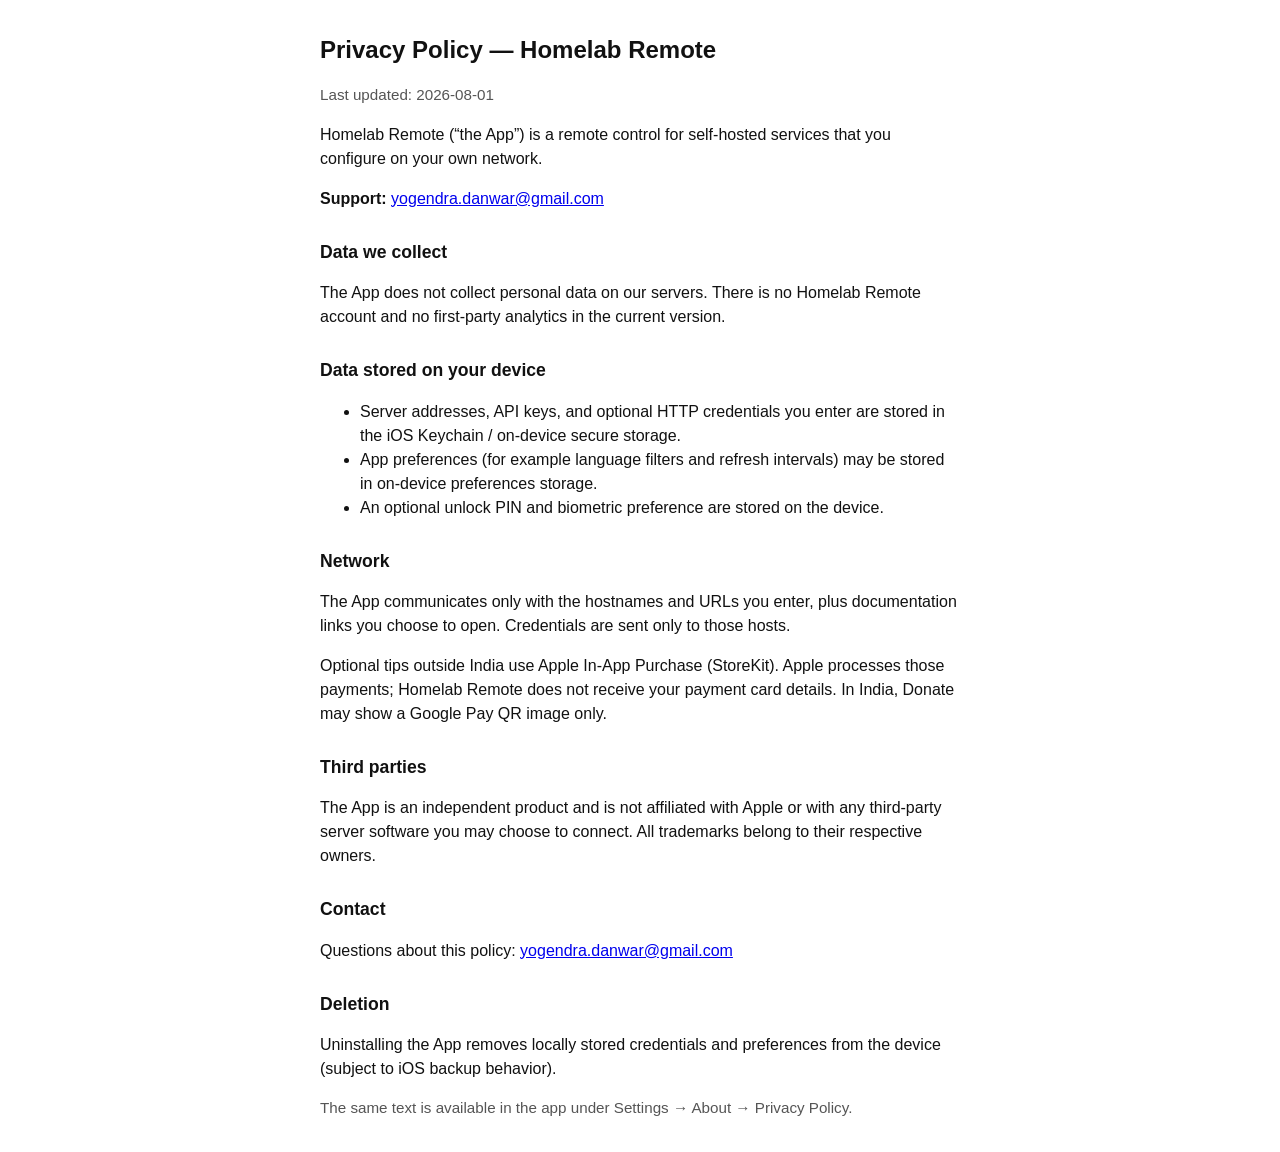
==== privacy.html @ 2dbc8e40 "Add Homelab Remote support and privacy pages for App Store Connect." ====
<!DOCTYPE html>
<html lang="en">
<head>
  <meta charset="utf-8" />
  <meta name="viewport" content="width=device-width, initial-scale=1" />
  <title>Privacy Policy — Homelab Remote</title>
  <style>
    body { font-family: -apple-system, BlinkMacSystemFont, "Segoe UI", sans-serif; max-width: 40rem; margin: 2rem auto; padding: 0 1.25rem; line-height: 1.5; color: #111; }
    h1 { font-size: 1.5rem; }
    h2 { font-size: 1.1rem; margin-top: 1.75rem; }
    .muted { color: #555; font-size: 0.95rem; }
  </style>
</head>
<body>
  <h1>Privacy Policy — Homelab Remote</h1>
  <p class="muted">Last updated: 2026-08-01</p>
  <p>Homelab Remote (“the App”) is a remote control for self-hosted services that you configure on your own network.</p>
  <p><strong>Support:</strong> <a href="mailto:yogendra.danwar@gmail.com">yogendra.danwar@gmail.com</a></p>

  <h2>Data we collect</h2>
  <p>The App does not collect personal data on our servers. There is no Homelab Remote account and no first-party analytics in the current version.</p>

  <h2>Data stored on your device</h2>
  <ul>
    <li>Server addresses, API keys, and optional HTTP credentials you enter are stored in the iOS Keychain / on-device secure storage.</li>
    <li>App preferences (for example language filters and refresh intervals) may be stored in on-device preferences storage.</li>
    <li>An optional unlock PIN and biometric preference are stored on the device.</li>
  </ul>

  <h2>Network</h2>
  <p>The App communicates only with the hostnames and URLs you enter, plus documentation links you choose to open. Credentials are sent only to those hosts.</p>
  <p>Optional tips outside India use Apple In-App Purchase (StoreKit). Apple processes those payments; Homelab Remote does not receive your payment card details. In India, Donate may show a Google Pay QR image only.</p>

  <h2>Third parties</h2>
  <p>The App is an independent product and is not affiliated with Apple or with any third-party server software you may choose to connect. All trademarks belong to their respective owners.</p>

  <h2>Contact</h2>
  <p>Questions about this policy: <a href="mailto:yogendra.danwar@gmail.com">yogendra.danwar@gmail.com</a></p>

  <h2>Deletion</h2>
  <p>Uninstalling the App removes locally stored credentials and preferences from the device (subject to iOS backup behavior).</p>

  <p class="muted">The same text is available in the app under Settings → About → Privacy Policy.</p>
</body>
</html>
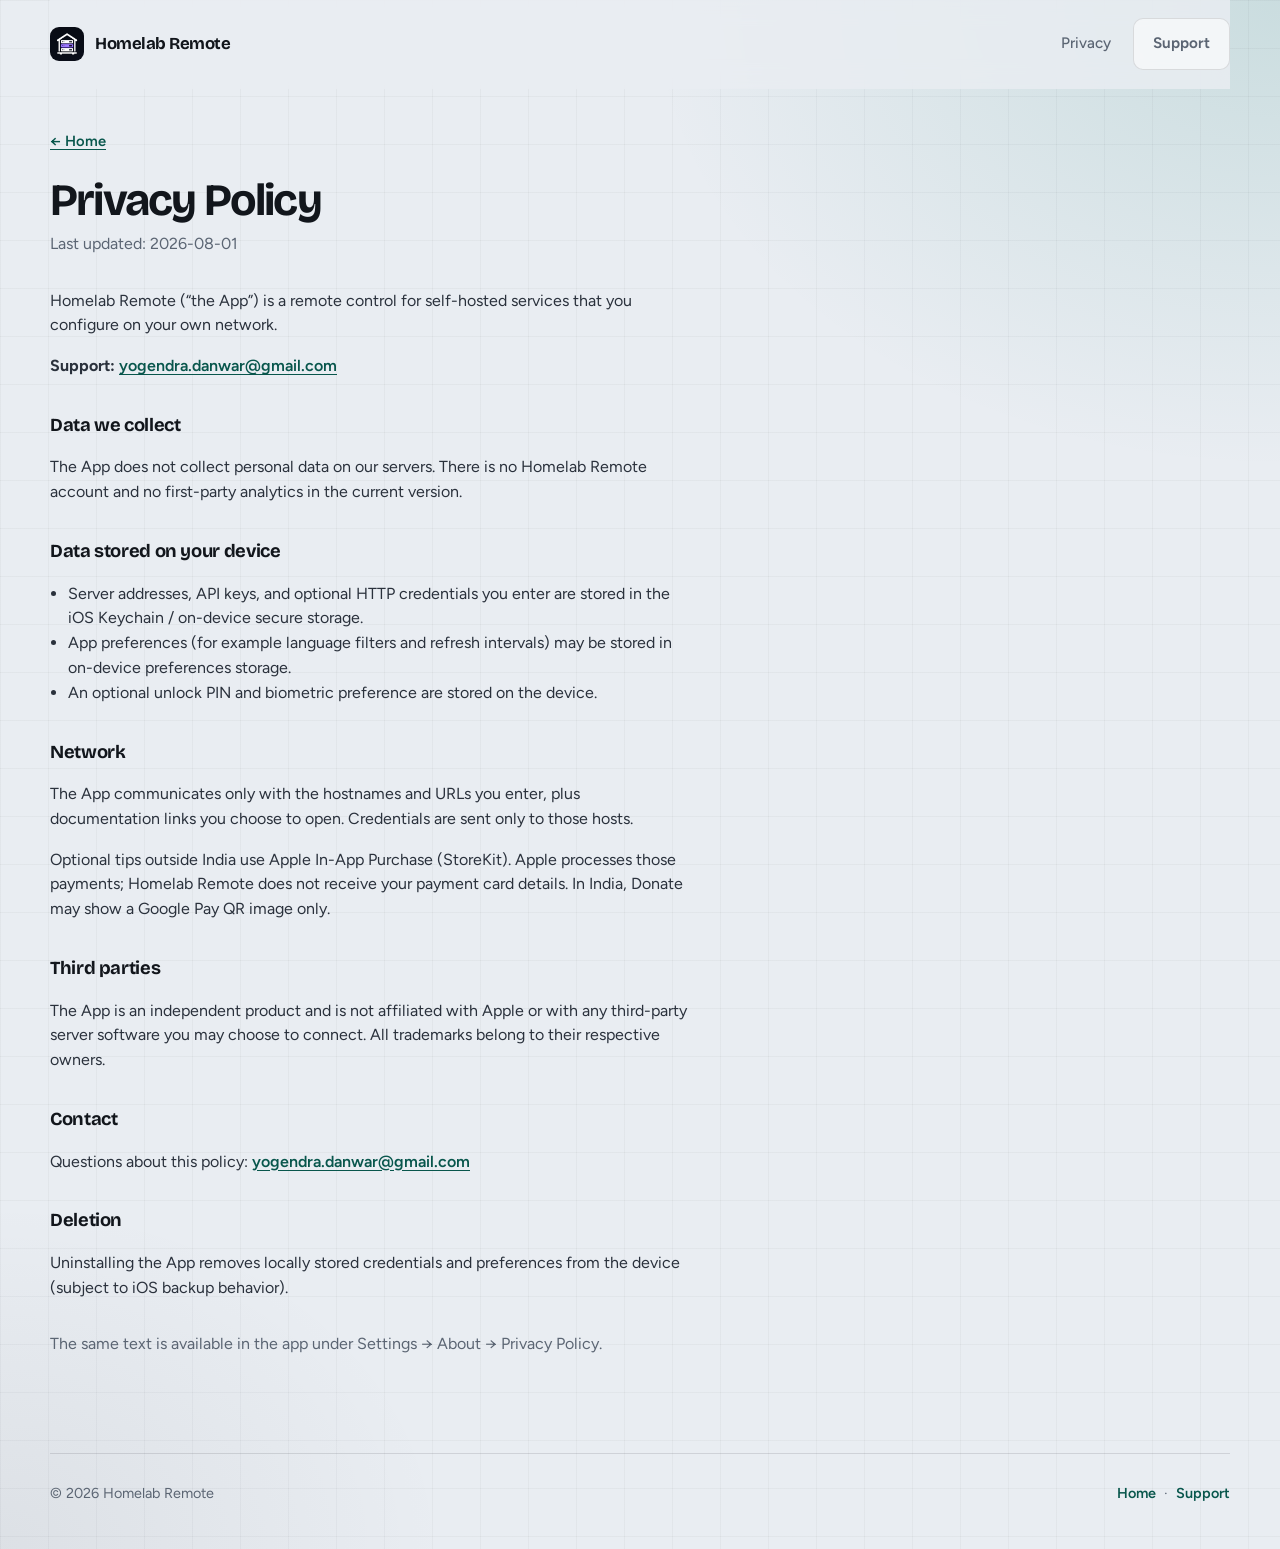
==== commit eb725637: "Redesign landing: daylight grid layout, shared styles. Replace the dark purple-glow page with a ligh" ====
--- a/privacy.html
+++ b/privacy.html
@@ -4,42 +4,73 @@
   <meta charset="utf-8" />
   <meta name="viewport" content="width=device-width, initial-scale=1" />
   <title>Privacy Policy — Homelab Remote</title>
-  <style>
-    body { font-family: -apple-system, BlinkMacSystemFont, "Segoe UI", sans-serif; max-width: 40rem; margin: 2rem auto; padding: 0 1.25rem; line-height: 1.5; color: #111; }
-    h1 { font-size: 1.5rem; }
-    h2 { font-size: 1.1rem; margin-top: 1.75rem; }
-    .muted { color: #555; font-size: 0.95rem; }
-  </style>
+  <meta name="description" content="Privacy Policy for Homelab Remote." />
+  <link rel="icon" href="media/app-icon.png" />
+  <link rel="preconnect" href="https://fonts.googleapis.com" />
+  <link rel="preconnect" href="https://fonts.gstatic.com" crossorigin />
+  <link href="https://fonts.googleapis.com/css2?family=Bricolage+Grotesque:opsz,wght@12..96,600;700;800&family=Figtree:wght@400;500;600;700&display=swap" rel="stylesheet" />
+  <link rel="stylesheet" href="site.css" />
 </head>
 <body>
-  <h1>Privacy Policy — Homelab Remote</h1>
-  <p class="muted">Last updated: 2026-08-01</p>
-  <p>Homelab Remote (“the App”) is a remote control for self-hosted services that you configure on your own network.</p>
-  <p><strong>Support:</strong> <a href="mailto:yogendra.danwar@gmail.com">yogendra.danwar@gmail.com</a></p>
+  <div class="wrap">
+    <header class="top" id="topnav">
+      <a class="brand" href="./">
+        <img src="media/app-icon.png" alt="" width="34" height="34" />
+        Homelab Remote
+      </a>
+      <nav class="nav">
+        <a class="hide-sm" href="privacy.html">Privacy</a>
+        <a class="btn btn-ghost" href="support.html">Support</a>
+      </nav>
+    </header>
 
-  <h2>Data we collect</h2>
-  <p>The App does not collect personal data on our servers. There is no Homelab Remote account and no first-party analytics in the current version.</p>
+    <main class="page">
+      <a class="back" href="./">← Home</a>
+      <h1>Privacy Policy</h1>
+      <p class="lede">Last updated: 2026-08-01</p>
 
-  <h2>Data stored on your device</h2>
-  <ul>
-    <li>Server addresses, API keys, and optional HTTP credentials you enter are stored in the iOS Keychain / on-device secure storage.</li>
-    <li>App preferences (for example language filters and refresh intervals) may be stored in on-device preferences storage.</li>
-    <li>An optional unlock PIN and biometric preference are stored on the device.</li>
-  </ul>
+      <p>Homelab Remote (“the App”) is a remote control for self-hosted services that you configure on your own network.</p>
+      <p><strong>Support:</strong> <a href="mailto:yogendra.danwar@gmail.com">yogendra.danwar@gmail.com</a></p>
 
-  <h2>Network</h2>
-  <p>The App communicates only with the hostnames and URLs you enter, plus documentation links you choose to open. Credentials are sent only to those hosts.</p>
-  <p>Optional tips outside India use Apple In-App Purchase (StoreKit). Apple processes those payments; Homelab Remote does not receive your payment card details. In India, Donate may show a Google Pay QR image only.</p>
+      <h2>Data we collect</h2>
+      <p>The App does not collect personal data on our servers. There is no Homelab Remote account and no first-party analytics in the current version.</p>
 
-  <h2>Third parties</h2>
-  <p>The App is an independent product and is not affiliated with Apple or with any third-party server software you may choose to connect. All trademarks belong to their respective owners.</p>
+      <h2>Data stored on your device</h2>
+      <ul>
+        <li>Server addresses, API keys, and optional HTTP credentials you enter are stored in the iOS Keychain / on-device secure storage.</li>
+        <li>App preferences (for example language filters and refresh intervals) may be stored in on-device preferences storage.</li>
+        <li>An optional unlock PIN and biometric preference are stored on the device.</li>
+      </ul>
 
-  <h2>Contact</h2>
-  <p>Questions about this policy: <a href="mailto:yogendra.danwar@gmail.com">yogendra.danwar@gmail.com</a></p>
+      <h2>Network</h2>
+      <p>The App communicates only with the hostnames and URLs you enter, plus documentation links you choose to open. Credentials are sent only to those hosts.</p>
+      <p>Optional tips outside India use Apple In-App Purchase (StoreKit). Apple processes those payments; Homelab Remote does not receive your payment card details. In India, Donate may show a Google Pay QR image only.</p>
 
-  <h2>Deletion</h2>
-  <p>Uninstalling the App removes locally stored credentials and preferences from the device (subject to iOS backup behavior).</p>
+      <h2>Third parties</h2>
+      <p>The App is an independent product and is not affiliated with Apple or with any third-party server software you may choose to connect. All trademarks belong to their respective owners.</p>
 
-  <p class="muted">The same text is available in the app under Settings → About → Privacy Policy.</p>
+      <h2>Contact</h2>
+      <p>Questions about this policy: <a href="mailto:yogendra.danwar@gmail.com">yogendra.danwar@gmail.com</a></p>
+
+      <h2>Deletion</h2>
+      <p>Uninstalling the App removes locally stored credentials and preferences from the device (subject to iOS backup behavior).</p>
+
+      <p class="lede" style="margin-top:2rem">The same text is available in the app under Settings → About → Privacy Policy.</p>
+    </main>
+
+    <footer class="site-footer">
+      <div>© <span id="y"></span> Homelab Remote</div>
+      <div>
+        <a href="./">Home</a>
+        &nbsp;·&nbsp;
+        <a href="support.html">Support</a>
+      </div>
+    </footer>
+  </div>
+  <script>
+    document.getElementById('y').textContent = new Date().getFullYear();
+    const nav = document.getElementById('topnav');
+    addEventListener('scroll', () => nav.classList.toggle('is-stuck', scrollY > 8), { passive: true });
+  </script>
 </body>
 </html>
--- a/site.css
+++ b/site.css
@@ -0,0 +1,311 @@
+:root {
+  --paper: #e9edf2;
+  --ink: #12161c;
+  --muted: #5b6573;
+  --line: rgba(18, 22, 28, 0.12);
+  --accent: #0f7a6c;
+  --accent-ink: #08564c;
+  --surface: rgba(255, 255, 255, 0.55);
+  --shadow: 0 28px 60px rgba(18, 22, 28, 0.14);
+  --font-display: "Bricolage Grotesque", sans-serif;
+  --font-body: "Figtree", system-ui, sans-serif;
+}
+
+* { box-sizing: border-box; }
+html { scroll-behavior: smooth; }
+body {
+  margin: 0;
+  color: var(--ink);
+  font-family: var(--font-body);
+  background-color: var(--paper);
+  background-image:
+    linear-gradient(rgba(18, 22, 28, 0.035) 1px, transparent 1px),
+    linear-gradient(90deg, rgba(18, 22, 28, 0.035) 1px, transparent 1px),
+    radial-gradient(ellipse 90% 55% at 100% 0%, rgba(15, 122, 108, 0.14), transparent 55%),
+    radial-gradient(ellipse 70% 45% at 0% 100%, rgba(18, 22, 28, 0.06), transparent 50%);
+  background-size: 48px 48px, 48px 48px, auto, auto;
+  line-height: 1.55;
+  min-height: 100vh;
+}
+a { color: inherit; text-decoration: none; }
+img { max-width: 100%; display: block; }
+
+.wrap {
+  width: min(1180px, calc(100% - 2.5rem));
+  margin-inline: auto;
+}
+
+.top {
+  display: flex;
+  align-items: center;
+  justify-content: space-between;
+  padding: 1.15rem 0;
+  position: sticky;
+  top: 0;
+  z-index: 30;
+  backdrop-filter: blur(12px);
+  background: color-mix(in srgb, var(--paper) 82%, transparent);
+  border-bottom: 1px solid transparent;
+}
+.top.is-stuck { border-bottom-color: var(--line); }
+
+.brand {
+  display: inline-flex;
+  align-items: center;
+  gap: 0.7rem;
+  font-family: var(--font-display);
+  font-weight: 700;
+  letter-spacing: -0.03em;
+  font-size: 1.05rem;
+}
+.brand img {
+  width: 34px;
+  height: 34px;
+  border-radius: 9px;
+}
+
+.nav {
+  display: flex;
+  gap: 1.35rem;
+  align-items: center;
+  color: var(--muted);
+  font-size: 0.95rem;
+  font-weight: 500;
+}
+.nav a:hover { color: var(--ink); }
+
+.btn {
+  display: inline-flex;
+  align-items: center;
+  justify-content: center;
+  gap: 0.45rem;
+  padding: 0.8rem 1.2rem;
+  border-radius: 10px;
+  font-weight: 650;
+  font-size: 0.95rem;
+  border: 1px solid var(--line);
+  transition: transform 0.25s ease, background 0.25s ease, color 0.25s ease;
+}
+.btn:hover { transform: translateY(-2px); }
+.btn-primary {
+  background: var(--accent);
+  border-color: var(--accent);
+  color: #fff;
+}
+.btn-primary:hover { background: var(--accent-ink); }
+.btn-ghost {
+  background: var(--surface);
+}
+
+/* —— Landing hero: one composition —— */
+.hero {
+  display: grid;
+  grid-template-columns: minmax(0, 0.95fr) minmax(0, 1.05fr);
+  gap: 1.5rem;
+  align-items: end;
+  min-height: calc(100svh - 4.5rem);
+  padding: 2.5rem 0 0;
+  overflow: hidden;
+}
+.hero-copy {
+  padding-bottom: 4rem;
+  animation: rise 0.8s ease both;
+}
+.hero-brand {
+  font-family: var(--font-display);
+  font-weight: 800;
+  font-size: clamp(3rem, 8vw, 5.6rem);
+  line-height: 0.92;
+  letter-spacing: -0.055em;
+  margin: 0 0 1.15rem;
+}
+.hero-line {
+  margin: 0 0 1.75rem;
+  max-width: 28rem;
+  color: var(--muted);
+  font-size: 1.12rem;
+}
+.cta-row {
+  display: flex;
+  flex-wrap: wrap;
+  gap: 0.75rem;
+}
+
+.hero-visual {
+  position: relative;
+  display: flex;
+  align-items: flex-end;
+  justify-content: flex-end;
+  min-height: 560px;
+  margin-right: calc((100vw - min(1180px, 100vw - 2.5rem)) / -2);
+  animation: slide-in 1s cubic-bezier(0.22, 1, 0.36, 1) 0.15s both;
+}
+.hero-visual img {
+  width: min(420px, 78vw);
+  border-radius: 28px 0 0 0;
+  box-shadow: var(--shadow);
+  border: 1px solid var(--line);
+  border-right: 0;
+  background: #0b0d12;
+}
+
+.section {
+  padding: 5rem 0 1rem;
+}
+.section-head {
+  max-width: 34rem;
+  margin-bottom: 2rem;
+  animation: rise 0.7s ease both;
+}
+.section h2 {
+  font-family: var(--font-display);
+  font-size: clamp(1.9rem, 3.4vw, 2.7rem);
+  letter-spacing: -0.04em;
+  line-height: 1.05;
+  margin: 0 0 0.65rem;
+}
+.section p.sub {
+  margin: 0;
+  color: var(--muted);
+  font-size: 1.05rem;
+}
+
+.gallery {
+  display: grid;
+  grid-template-columns: repeat(3, 1fr);
+  gap: 1.5rem;
+  padding-bottom: 2rem;
+}
+.gallery figure {
+  margin: 0;
+  animation: rise 0.75s ease both;
+}
+.gallery figure:nth-child(2) { animation-delay: 0.08s; }
+.gallery figure:nth-child(3) { animation-delay: 0.16s; }
+.gallery img {
+  width: 100%;
+  border-radius: 18px;
+  border: 1px solid var(--line);
+  box-shadow: 0 18px 40px rgba(18, 22, 28, 0.1);
+  background: #0b0d12;
+  transition: transform 0.35s ease;
+}
+.gallery figure:hover img { transform: translateY(-6px); }
+.gallery figcaption {
+  margin-top: 0.75rem;
+  color: var(--muted);
+  font-size: 0.92rem;
+  font-weight: 500;
+}
+
+.closing {
+  padding: 4rem 0 5rem;
+  border-top: 1px solid var(--line);
+  margin-top: 2rem;
+  display: grid;
+  grid-template-columns: 1.2fr 0.8fr;
+  gap: 2rem;
+  align-items: end;
+}
+.closing h2 {
+  font-family: var(--font-display);
+  font-size: clamp(1.8rem, 3vw, 2.4rem);
+  letter-spacing: -0.04em;
+  margin: 0 0 0.6rem;
+}
+.closing p {
+  margin: 0;
+  color: var(--muted);
+  max-width: 28rem;
+}
+
+.site-footer {
+  border-top: 1px solid var(--line);
+  padding: 1.75rem 0 2.75rem;
+  display: flex;
+  justify-content: space-between;
+  gap: 1rem;
+  flex-wrap: wrap;
+  color: var(--muted);
+  font-size: 0.9rem;
+}
+.site-footer a {
+  color: var(--accent-ink);
+  font-weight: 600;
+}
+
+/* —— Support / Privacy —— */
+.page {
+  padding: 2.5rem 0 4rem;
+  max-width: 40rem;
+  animation: rise 0.65s ease both;
+}
+.page h1 {
+  font-family: var(--font-display);
+  font-size: clamp(2rem, 5vw, 2.8rem);
+  letter-spacing: -0.04em;
+  line-height: 1.05;
+  margin: 0 0 0.5rem;
+}
+.page .lede {
+  color: var(--muted);
+  margin: 0 0 2rem;
+}
+.page h2 {
+  font-family: var(--font-display);
+  font-size: 1.15rem;
+  letter-spacing: -0.02em;
+  margin: 2rem 0 0.55rem;
+}
+.page p, .page li { color: #2a313c; }
+.page ul { padding-left: 1.15rem; }
+.page a { color: var(--accent-ink); font-weight: 600; text-decoration: underline; text-underline-offset: 3px; }
+.back {
+  display: inline-flex;
+  align-items: center;
+  gap: 0.35rem;
+  color: var(--muted);
+  font-weight: 600;
+  font-size: 0.92rem;
+  margin-bottom: 1.5rem;
+  text-decoration: none;
+}
+.back:hover { color: var(--ink); }
+
+@keyframes rise {
+  from { opacity: 0; transform: translateY(18px); }
+  to { opacity: 1; transform: translateY(0); }
+}
+@keyframes slide-in {
+  from { opacity: 0; transform: translateX(48px); }
+  to { opacity: 1; transform: translateX(0); }
+}
+
+@media (max-width: 900px) {
+  .hero {
+    grid-template-columns: 1fr;
+    min-height: auto;
+    padding-top: 1.5rem;
+  }
+  .hero-copy { padding-bottom: 1.5rem; }
+  .hero-visual {
+    margin-right: -1.25rem;
+    min-height: 0;
+    justify-content: center;
+  }
+  .hero-visual img {
+    width: min(300px, 72vw);
+    border-radius: 24px 24px 0 0;
+    border-right: 1px solid var(--line);
+  }
+  .gallery { grid-template-columns: 1fr; max-width: 320px; }
+  .closing { grid-template-columns: 1fr; }
+  .nav .hide-sm { display: none; }
+}
+
+@media (prefers-reduced-motion: reduce) {
+  *, *::before, *::after {
+    animation: none !important;
+    transition: none !important;
+  }
+}
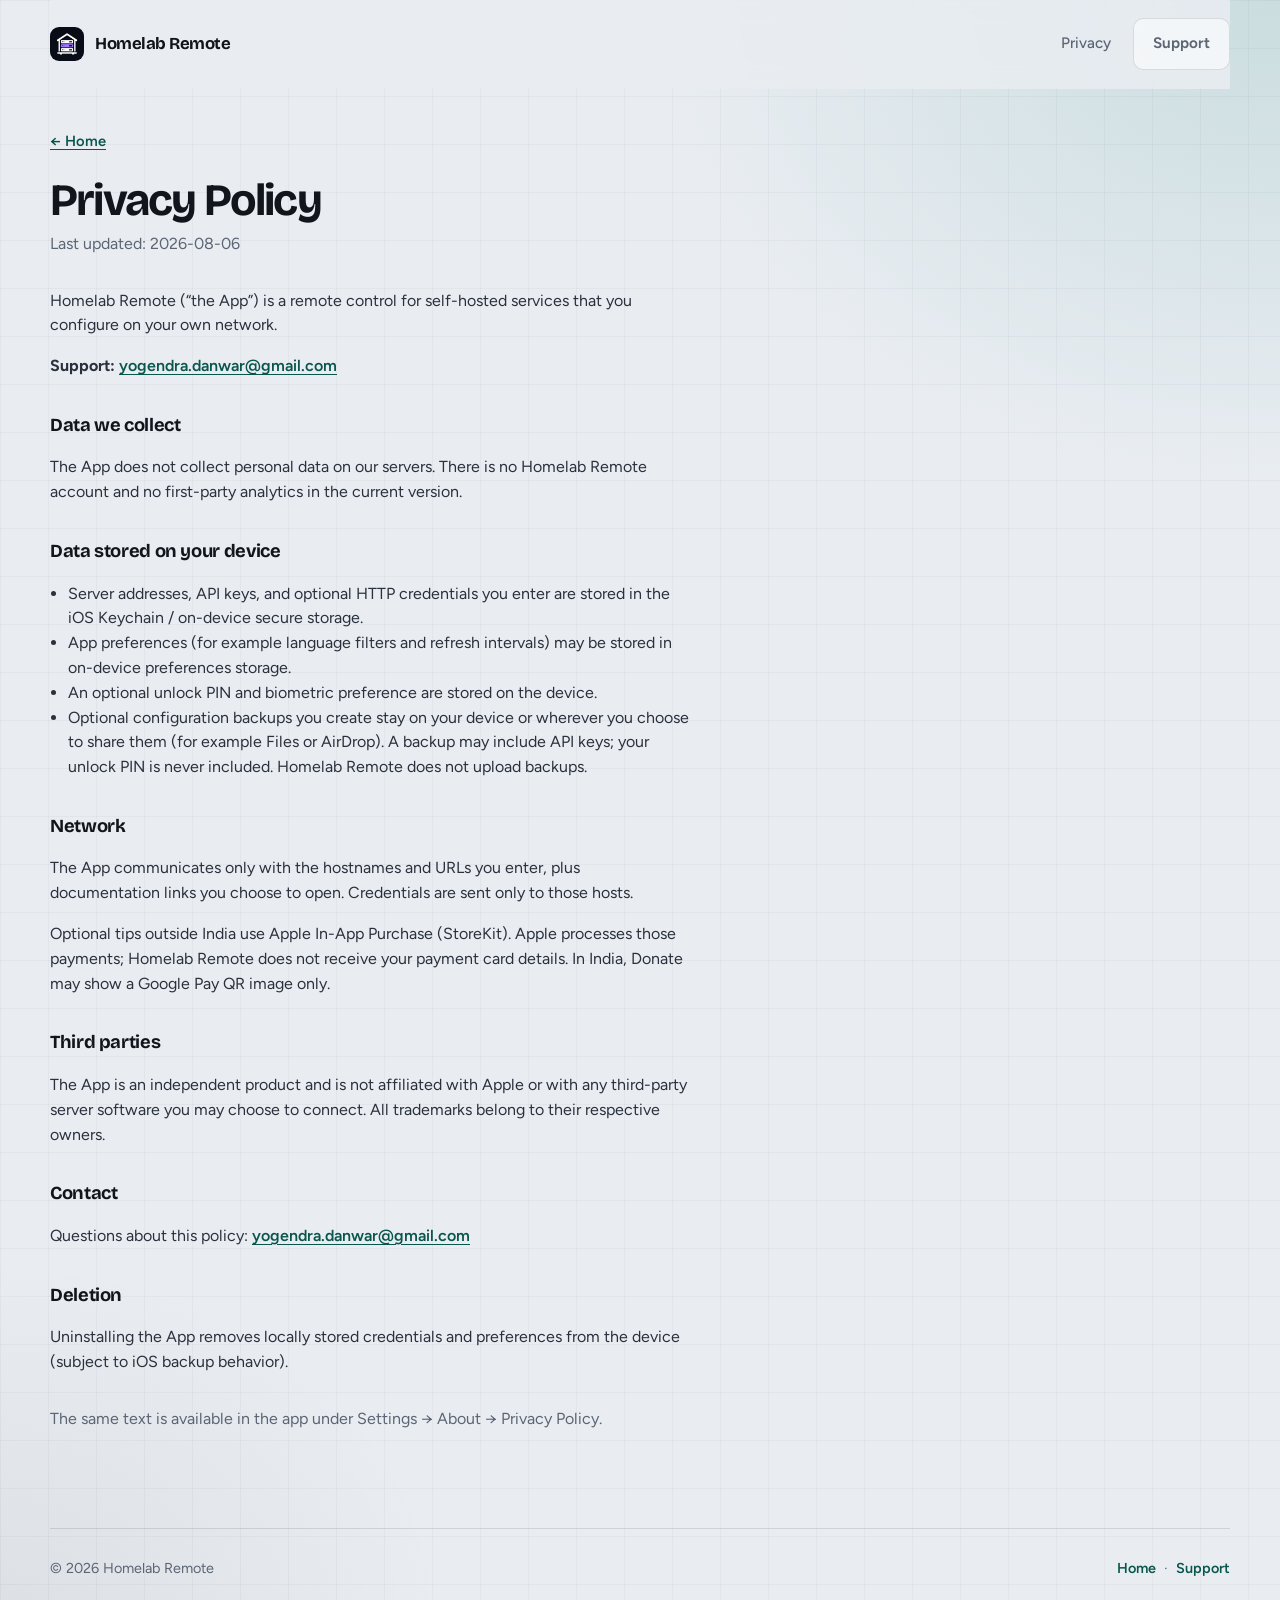
==== commit 3d5c4fad: "Update Privacy Policy for configuration backups. Document that optional user-shared backups may incl" ====
--- a/privacy.html
+++ b/privacy.html
@@ -27,7 +27,7 @@
     <main class="page">
       <a class="back" href="./">← Home</a>
       <h1>Privacy Policy</h1>
-      <p class="lede">Last updated: 2026-08-01</p>
+      <p class="lede">Last updated: 2026-08-06</p>
 
       <p>Homelab Remote (“the App”) is a remote control for self-hosted services that you configure on your own network.</p>
       <p><strong>Support:</strong> <a href="mailto:yogendra.danwar@gmail.com">yogendra.danwar@gmail.com</a></p>
@@ -40,6 +40,7 @@
         <li>Server addresses, API keys, and optional HTTP credentials you enter are stored in the iOS Keychain / on-device secure storage.</li>
         <li>App preferences (for example language filters and refresh intervals) may be stored in on-device preferences storage.</li>
         <li>An optional unlock PIN and biometric preference are stored on the device.</li>
+        <li>Optional configuration backups you create stay on your device or wherever you choose to share them (for example Files or AirDrop). A backup may include API keys; your unlock PIN is never included. Homelab Remote does not upload backups.</li>
       </ul>
 
       <h2>Network</h2>
--- a/site.css
+++ b/site.css
@@ -183,7 +183,8 @@
 .gallery figure:nth-child(2) { animation-delay: 0.08s; }
 .gallery figure:nth-child(3) { animation-delay: 0.16s; }
 .gallery img {
-  width: 100%;
+  width: auto;
+  height: auto;
   border-radius: 18px;
   border: 1px solid var(--line);
   box-shadow: 0 18px 40px rgba(18, 22, 28, 0.1);
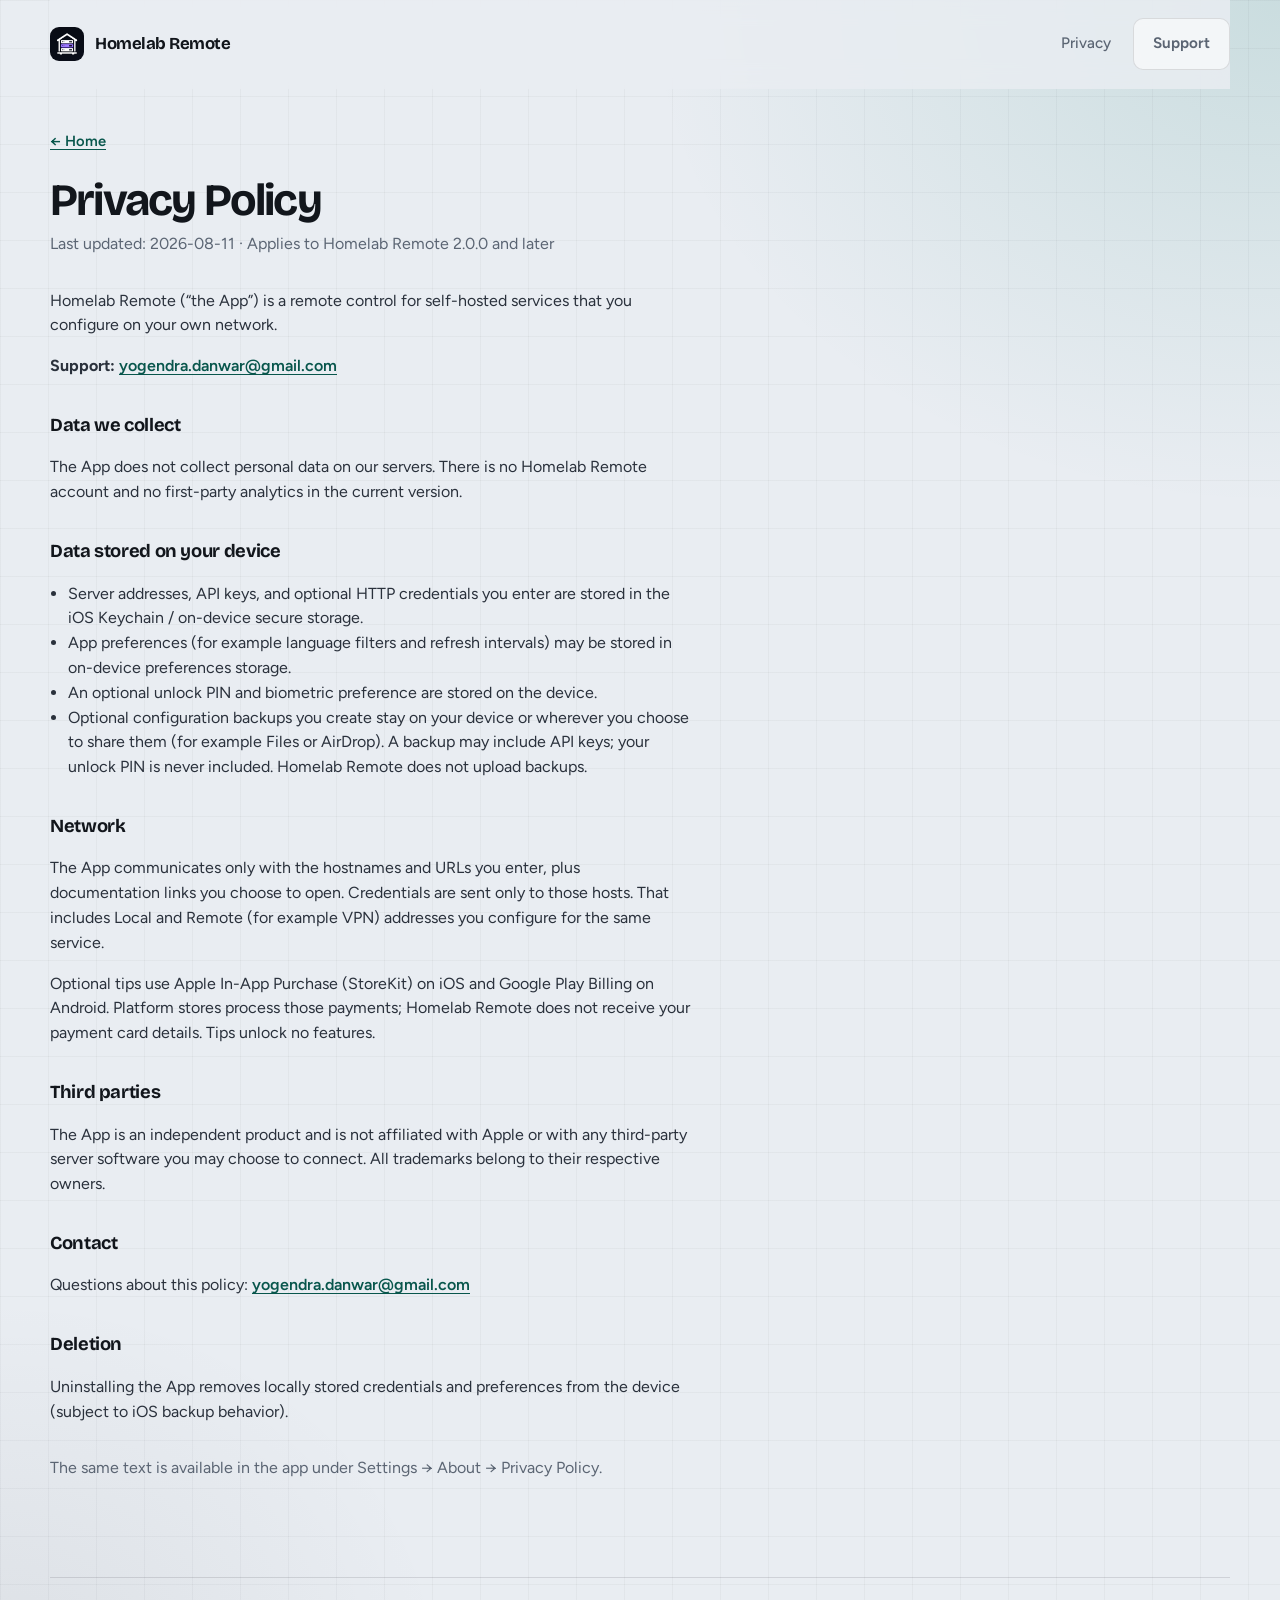
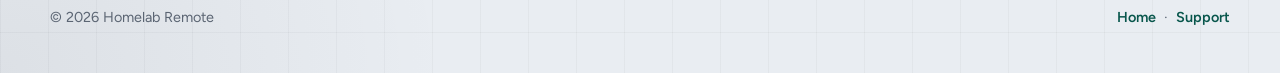
==== commit 3744e0f5: "Update privacy policy and support copy for StoreKit and Play Billing tips - Remove all Google Pay QR" ====
--- a/privacy.html
+++ b/privacy.html
@@ -27,7 +27,7 @@
     <main class="page">
       <a class="back" href="./">← Home</a>
       <h1>Privacy Policy</h1>
-      <p class="lede">Last updated: 2026-08-06</p>
+      <p class="lede">Last updated: 2026-08-11 · Applies to Homelab Remote 2.0.0 and later</p>
 
       <p>Homelab Remote (“the App”) is a remote control for self-hosted services that you configure on your own network.</p>
       <p><strong>Support:</strong> <a href="mailto:yogendra.danwar@gmail.com">yogendra.danwar@gmail.com</a></p>
@@ -44,8 +44,8 @@
       </ul>
 
       <h2>Network</h2>
-      <p>The App communicates only with the hostnames and URLs you enter, plus documentation links you choose to open. Credentials are sent only to those hosts.</p>
-      <p>Optional tips outside India use Apple In-App Purchase (StoreKit). Apple processes those payments; Homelab Remote does not receive your payment card details. In India, Donate may show a Google Pay QR image only.</p>
+      <p>The App communicates only with the hostnames and URLs you enter, plus documentation links you choose to open. Credentials are sent only to those hosts. That includes Local and Remote (for example VPN) addresses you configure for the same service.</p>
+      <p>Optional tips use Apple In-App Purchase (StoreKit) on iOS and Google Play Billing on Android. Platform stores process those payments; Homelab Remote does not receive your payment card details. Tips unlock no features.</p>
 
       <h2>Third parties</h2>
       <p>The App is an independent product and is not affiliated with Apple or with any third-party server software you may choose to connect. All trademarks belong to their respective owners.</p>
